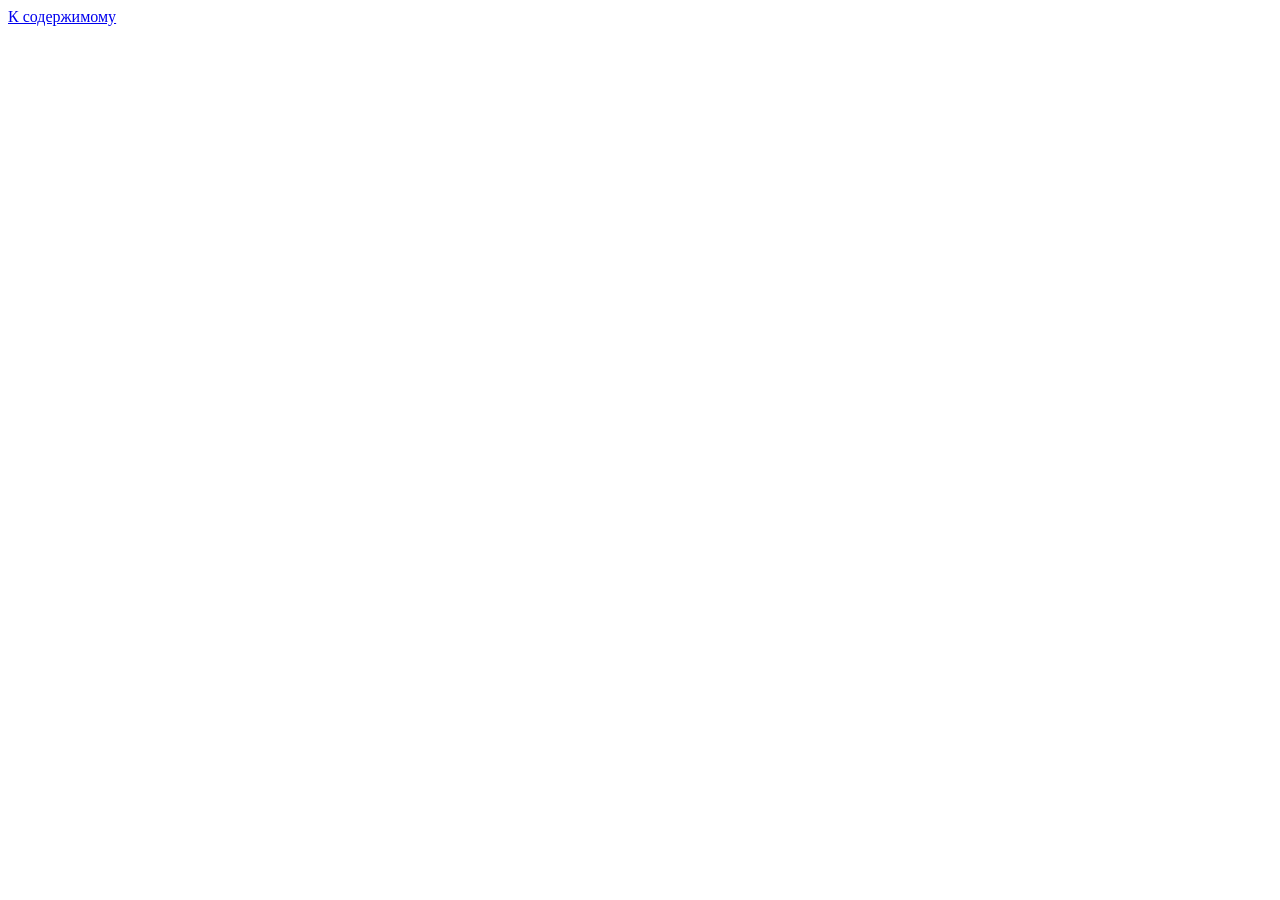
==== evening.html @ db174d74 "Add PlotTwist pages, checks and documentation" ====
<!doctype html>
<html lang="ru">
<head>
  <meta charset="utf-8">
  <meta name="viewport" content="width=device-width, initial-scale=1">
  <meta name="description" content="PlotTwist: найди фильм по настроению, выбери кино вдвоём и собери идеальный киновечер.">
  <meta name="theme-color" content="#111311">
  <title>Твой киновечер — PlotTwist</title>
  <link rel="icon" type="image/svg+xml" href="assets/favicon.svg">
  <link rel="stylesheet" href="assets/vendor/bootstrap.min.css">
  <link rel="stylesheet" href="assets/style.css">
  <script defer src="assets/vendor/jquery.min.js"></script>
  <script defer src="assets/movies.js"></script>
  <script defer src="assets/engine.js"></script>
  <script defer src="assets/app.js"></script>
</head>
<body data-page="evening">
  <a class="skip-link" href="#main">К содержимому</a>
  <header id="site-header" class="site-header"></header>
  <noscript><p class="noscript">Для квиза, подбора фильмов и личного списка включи JavaScript в браузере.</p></noscript>
  <main id="main"></main>
  <footer id="site-footer" class="site-footer"></footer>
  <dialog id="movie-dialog" class="dialog" aria-labelledby="dialog-title"></dialog>
  <div id="toast" class="toast-message" role="status" aria-live="polite" hidden></div>
</body>
</html>
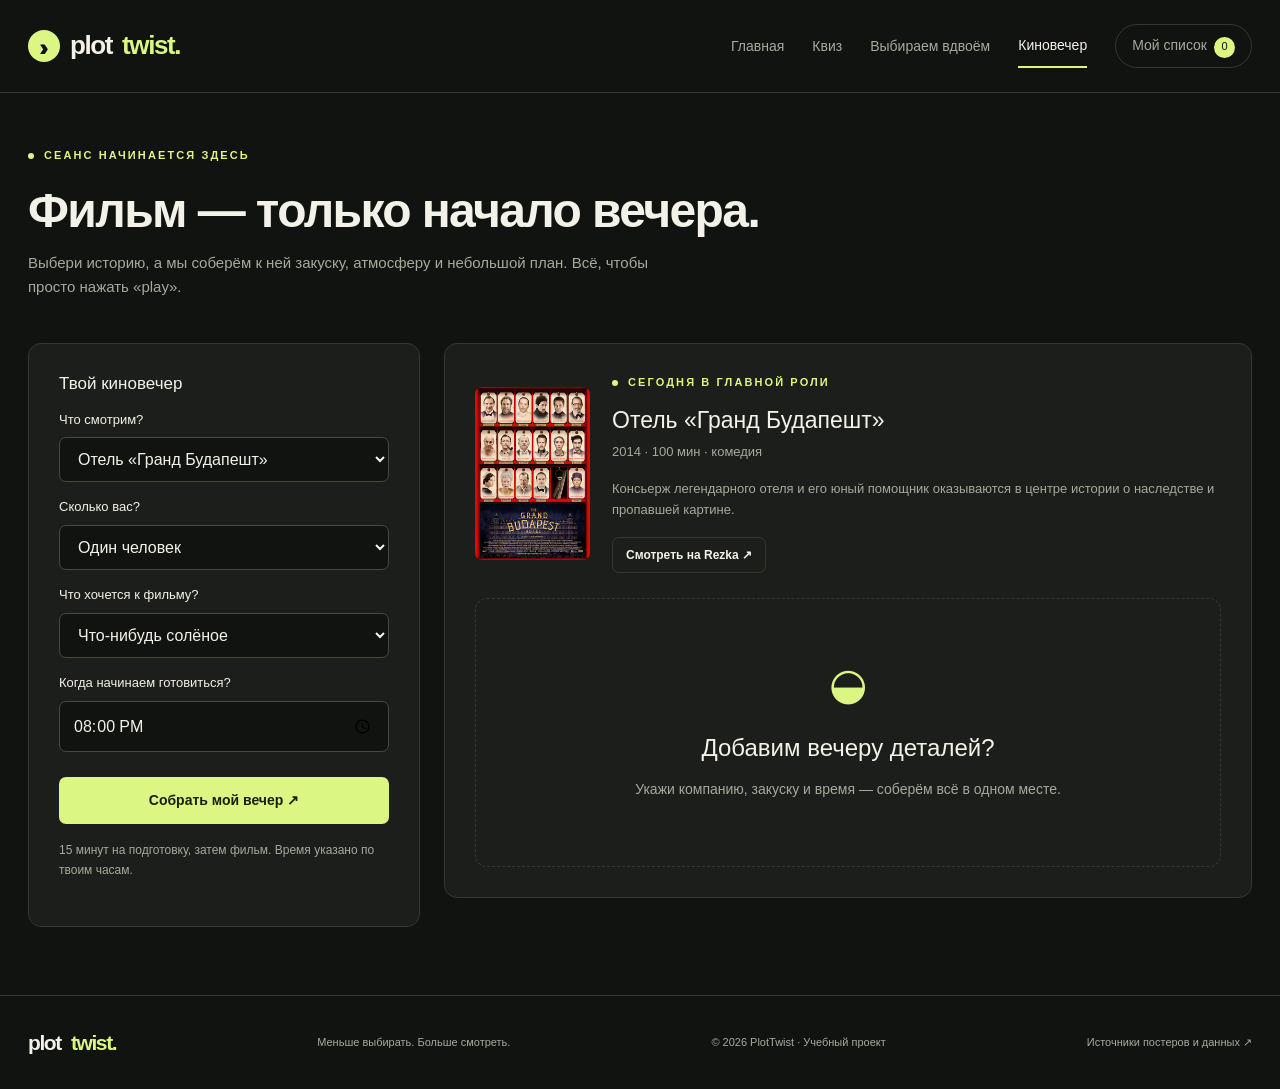
==== commit 6006a630: "Refresh cached assets and document the updated movie collection" ====
--- a/evening.html
+++ b/evening.html
@@ -8,11 +8,11 @@
   <title>Твой киновечер — PlotTwist</title>
   <link rel="icon" type="image/svg+xml" href="assets/favicon.svg">
   <link rel="stylesheet" href="assets/vendor/bootstrap.min.css">
-  <link rel="stylesheet" href="assets/style.css">
+  <link rel="stylesheet" href="assets/style.css?v=acd894eaf6">
   <script defer src="assets/vendor/jquery.min.js"></script>
-  <script defer src="assets/movies.js"></script>
-  <script defer src="assets/engine.js"></script>
-  <script defer src="assets/app.js"></script>
+  <script defer src="assets/movies.js?v=08ad8f52da"></script>
+  <script defer src="assets/engine.js?v=ecdc002508"></script>
+  <script defer src="assets/app.js?v=d7032cca5d"></script>
 </head>
 <body data-page="evening">
   <a class="skip-link" href="#main">К содержимому</a>
--- a/assets/style.css
+++ b/assets/style.css
@@ -0,0 +1,1282 @@
+@font-face {
+  font-family: PTSans;
+  src: local('Segoe UI');
+}
+/* Цвета и базовое оформление */
+:root {
+  --bg: #111311;
+  --panel: #1b1e1a;
+  --panel2: #242720;
+  --ink: #f3f2e9;
+  --muted: #a5aa9d;
+  --accent: #dcf683;
+  --line: #34382e;
+  --orange: #f3a16c;
+}
+* {
+  box-sizing: border-box;
+}
+html {
+  scroll-behavior: smooth;
+}
+body {
+  margin: 0;
+  background: var(--bg);
+  color: var(--ink);
+  font-family: PTSans, 'Segoe UI', sans-serif;
+  font-size: 16px;
+  line-height: 1.6;
+}
+a {
+  color: inherit;
+  text-decoration: none;
+}
+a:hover {
+  color: var(--accent);
+}
+button,
+input,
+select {
+  font: inherit;
+}
+button,
+a,
+input,
+select {
+  touch-action: manipulation;
+}
+button {
+  cursor: pointer;
+}
+button:disabled {
+  cursor: not-allowed;
+  opacity: 0.4;
+}
+button:focus-visible,
+a:focus-visible,
+input:focus-visible,
+select:focus-visible,
+summary:focus-visible {
+  outline: 3px solid var(--accent);
+  outline-offset: 4px;
+}
+.container {
+  max-width: 1280px;
+  padding-left: 28px;
+  padding-right: 28px;
+}
+.skip-link {
+  position: fixed;
+  left: 20px;
+  top: -100px;
+  z-index: 200;
+  background: var(--accent);
+  color: #111;
+  padding: 12px;
+}
+.skip-link:focus {
+  top: 10px;
+}
+/* Шапка, логотип и навигация */
+.site-header {
+  border-bottom: 1px solid var(--line);
+  background: var(--bg);
+}
+.header-inner {
+  min-height: 92px;
+  display: flex;
+  align-items: center;
+  gap: 32px;
+  justify-content: space-between;
+}
+.brand {
+  font-size: 26px;
+  font-weight: 850;
+  letter-spacing: -1.4px;
+  white-space: nowrap;
+  display: inline-flex;
+  align-items: center;
+  gap: 10px;
+}
+.brand-symbol {
+  width: 32px;
+  height: 32px;
+  display: grid;
+  place-items: center;
+  background: var(--accent);
+  color: var(--bg);
+  border-radius: 50%;
+  font-size: 23px;
+  letter-spacing: -6px;
+  padding-right: 6px;
+}
+.brand span:last-child {
+  color: var(--accent);
+}
+.navigation {
+  display: flex;
+  align-items: center;
+  gap: 28px;
+}
+.navigation a {
+  color: var(--muted);
+  font-size: 14px;
+  padding: 10px 0;
+  white-space: nowrap;
+}
+.navigation a.active {
+  color: var(--ink);
+  border-bottom: 2px solid var(--accent);
+}
+.nav-list {
+  border: 1px solid var(--line);
+  border-radius: 100px;
+  padding: 9px 16px !important;
+}
+.nav-count {
+  background: var(--accent);
+  color: #121610;
+  border-radius: 50%;
+  display: inline-grid;
+  place-items: center;
+  min-width: 21px;
+  height: 21px;
+  margin-left: 7px;
+  font-size: 11px;
+}
+.menu-button {
+  display: none;
+  border: 1px solid var(--line);
+  color: var(--ink);
+  background: none;
+  border-radius: 8px;
+  padding: 7px 12px;
+}
+.eyebrow {
+  font-size: 11px;
+  letter-spacing: 2.1px;
+  text-transform: uppercase;
+  color: var(--accent);
+  font-weight: 650;
+  display: flex;
+  gap: 10px;
+  align-items: center;
+}
+.eyebrow:before {
+  content: '';
+  height: 6px;
+  width: 6px;
+  display: inline-block;
+  background: var(--accent);
+  border-radius: 50%;
+}
+/* Главный экран и композиция постеров */
+.hero {
+  padding: 78px 0 58px;
+  position: relative;
+  overflow: hidden;
+}
+.hero h1 {
+  font-size: clamp(42px, 5.1vw, 70px);
+  line-height: 1.08;
+  letter-spacing: -3px;
+  font-weight: 650;
+  margin: 24px 0;
+}
+.hero h1 em {
+  font-family: Georgia, serif;
+  font-weight: 400;
+  color: var(--accent);
+}
+.hero p {
+  max-width: 420px;
+  color: var(--muted);
+  font-size: 17px;
+}
+.hero-actions {
+  display: flex;
+  flex-wrap: wrap;
+  gap: 12px;
+  margin: 30px 0;
+}
+.button {
+  border-radius: 7px;
+  padding: 12px 20px;
+  display: inline-flex;
+  align-items: center;
+  justify-content: center;
+  gap: 14px;
+  border: 1px solid transparent;
+  font-size: 14px;
+  font-weight: 650;
+  line-height: 1.5;
+  transition:
+    background 0.18s,
+    transform 0.18s;
+}
+.button:hover {
+  transform: translateY(-2px);
+}
+.button.primary {
+  color: #18200c;
+  background: var(--accent);
+}
+.button.primary:hover {
+  background: #eaffaf;
+}
+.button.secondary {
+  background: transparent;
+  border-color: var(--line);
+  color: var(--ink);
+}
+.button.secondary:hover {
+  background: var(--panel2);
+}
+.button.small {
+  padding: 8px 13px;
+  font-size: 12px;
+}
+.text-button {
+  color: var(--muted);
+  border: 0;
+  background: none;
+  padding: 8px;
+  font-size: 13px;
+}
+.text-button:hover {
+  color: var(--accent);
+}
+.fineprint {
+  color: var(--muted);
+  font-size: 12px;
+}
+.hero-note {
+  display: flex;
+  align-items: center;
+  gap: 10px;
+  margin-top: 26px;
+  font-size: 12px;
+  color: var(--muted);
+}
+.avatars {
+  display: flex;
+  padding-right: 7px;
+}
+.avatars span {
+  width: 27px;
+  height: 27px;
+  display: grid;
+  place-items: center;
+  border-radius: 50%;
+  border: 2px solid var(--bg);
+  margin-right: -7px;
+  font-size: 12px;
+  background: #6f7663;
+  color: #fff;
+}
+.avatars span:nth-child(2) {
+  background: #887b69;
+}
+.avatars span:nth-child(3) {
+  background: #69727e;
+}
+.hero-cinema {
+  position: relative;
+  min-height: 450px;
+  display: flex;
+  align-items: center;
+  justify-content: center;
+  background: radial-gradient(ellipse, rgba(137, 157, 85, 0.14), transparent 67%);
+}
+.hero-film {
+  width: 39%;
+  aspect-ratio: 2/3;
+  position: absolute;
+  border-radius: 10px;
+  box-shadow: 0 22px 60px #0009;
+  overflow: hidden;
+  transition: transform 0.3s;
+}
+.hero-film img {
+  width: 100%;
+  height: 100%;
+  object-fit: cover;
+}
+.hero-film:nth-child(1) {
+  transform: translateX(-58%) rotate(-12deg);
+  z-index: 1;
+}
+.hero-film:nth-child(2) {
+  transform: translateY(-13px) rotate(3deg);
+  z-index: 3;
+  width: 42%;
+}
+.hero-film:nth-child(3) {
+  transform: translateX(65%) rotate(14deg);
+  z-index: 2;
+}
+.cinema-note {
+  position: absolute;
+  bottom: 5px;
+  z-index: 5;
+  background: var(--ink);
+  color: #23291d;
+  padding: 12px 22px;
+  border-radius: 100px;
+  font-size: 12px;
+  box-shadow: 0 8px 25px #0004;
+  transform: rotate(-4deg);
+}
+.hero-film:after {
+  content: '';
+  position: absolute;
+  inset: 0;
+  border: 1px solid #ffffff17;
+  border-radius: 10px;
+  pointer-events: none;
+}
+/* Каталог: разделы, фильтры и карточки */
+.feature-strip {
+  border-top: 1px solid var(--line);
+  border-bottom: 1px solid var(--line);
+  padding: 23px 0;
+  display: flex;
+  justify-content: space-between;
+  gap: 20px;
+  flex-wrap: wrap;
+}
+.feature-strip a {
+  font-size: 13px;
+  color: var(--muted);
+}
+.feature-strip b {
+  color: var(--accent);
+  font-size: 16px;
+  margin-right: 8px;
+}
+.section {
+  padding: 55px 0;
+}
+.section-head {
+  display: flex;
+  align-items: end;
+  justify-content: space-between;
+  gap: 20px;
+  margin-bottom: 26px;
+}
+.section-head h2 {
+  font-size: 30px;
+  letter-spacing: -0.8px;
+  margin: 8px 0 0;
+}
+.section-head p {
+  color: var(--muted);
+  font-size: 14px;
+  margin: 0;
+}
+.filters {
+  display: flex;
+  flex-wrap: wrap;
+  gap: 8px;
+  margin-bottom: 28px;
+}
+.chip {
+  background: none;
+  border: 1px solid var(--line);
+  color: var(--muted);
+  border-radius: 100px;
+  font-size: 12px;
+  padding: 8px 16px;
+}
+.chip:hover,
+.chip.active {
+  color: var(--bg);
+  background: var(--accent);
+  border-color: var(--accent);
+}
+.search-box {
+  position: relative;
+  max-width: 300px;
+  width: 100%;
+}
+.search-box input {
+  width: 100%;
+  background: var(--panel);
+  color: var(--ink);
+  border: 1px solid var(--line);
+  border-radius: 7px;
+  padding: 10px 14px;
+  font-size: 13px;
+}
+.search-box input::placeholder {
+  color: var(--muted);
+}
+.movie-card {
+  position: relative;
+  height: 100%;
+}
+.poster-button {
+  width: 100%;
+  padding: 0;
+  border: 0;
+  background: var(--panel);
+  border-radius: 9px;
+  overflow: hidden;
+  display: block;
+  aspect-ratio: 2/3;
+  position: relative;
+}
+.poster-button img {
+  width: 100%;
+  height: 100%;
+  object-fit: cover;
+  transition: transform 0.35s;
+}
+.poster-button:hover img {
+  transform: scale(1.045);
+}
+.poster-button:after {
+  content: 'Подробнее ↗';
+  position: absolute;
+  bottom: 0;
+  left: 0;
+  right: 0;
+  background: linear-gradient(transparent, #000d);
+  padding: 35px 10px 15px;
+  color: #fff;
+  font-size: 13px;
+  opacity: 0;
+  transition: opacity 0.2s;
+}
+.poster-button:hover:after,
+.poster-button:focus-visible:after {
+  opacity: 1;
+}
+.save-button {
+  position: absolute;
+  right: 10px;
+  top: 10px;
+  z-index: 2;
+  border: 1px solid #ffffff35;
+  border-radius: 50%;
+  width: 33px;
+  height: 33px;
+  color: #fff;
+  background: #131811d9;
+  display: grid;
+  place-items: center;
+  font-size: 22px;
+  line-height: 1;
+}
+.save-button.saved {
+  background: var(--accent);
+  color: #17200c;
+}
+.movie-title {
+  display: block;
+  font-size: 15px;
+  font-weight: 650;
+  margin-top: 13px;
+  line-height: 1.35;
+  color: var(--ink);
+  border: 0;
+  background: none;
+  text-align: left;
+  padding: 0;
+}
+.movie-meta {
+  color: var(--muted);
+  font-size: 11px;
+  margin-top: 5px;
+}
+.movie-tag {
+  font-size: 10px;
+  color: var(--accent);
+  margin-top: 7px;
+}
+.curated {
+  padding: 0 0 65px;
+}
+.callout {
+  border: 1px solid var(--line);
+  border-radius: 13px;
+  background: linear-gradient(120deg, #252d1d, #181d17);
+  padding: 36px;
+  display: flex;
+  align-items: center;
+  justify-content: space-between;
+  gap: 30px;
+}
+.callout h2 {
+  font-size: 26px;
+  letter-spacing: -0.6px;
+}
+.callout p {
+  font-size: 14px;
+  color: var(--muted);
+  margin: 0;
+}
+.site-footer {
+  border-top: 1px solid var(--line);
+  padding: 30px 0;
+}
+.footer-inner {
+  display: flex;
+  align-items: center;
+  justify-content: space-between;
+  gap: 20px;
+  flex-wrap: wrap;
+}
+.footer-inner .brand {
+  font-size: 21px;
+}
+.footer-inner p,
+.footer-inner a.footer-link {
+  font-size: 11px;
+  color: var(--muted);
+  margin: 0;
+}
+/* Общие элементы внутренних страниц */
+.page-top {
+  padding: 54px 0 28px;
+}
+.page-top h1 {
+  font-size: clamp(34px, 4vw, 48px);
+  font-weight: 650;
+  letter-spacing: -1.6px;
+  margin: 17px 0 12px;
+}
+.page-top p {
+  color: var(--muted);
+  max-width: 650px;
+  font-size: 15px;
+}
+.workspace {
+  padding-bottom: 68px;
+  min-height: 55vh;
+}
+.panel {
+  background: var(--panel);
+  border: 1px solid var(--line);
+  border-radius: 13px;
+  padding: 30px;
+}
+/* Квиз и выбор ответов */
+.step-label {
+  display: flex;
+  justify-content: space-between;
+  color: var(--muted);
+  font-size: 12px;
+  margin-bottom: 14px;
+}
+.progress-track {
+  height: 4px;
+  background: var(--line);
+  border-radius: 4px;
+  overflow: hidden;
+}
+.progress-fill {
+  background: var(--accent);
+  height: 100%;
+  transition: width 0.3s;
+}
+.question-title {
+  font-size: 29px;
+  letter-spacing: -0.7px;
+  margin: 30px 0 10px;
+}
+.question-hint {
+  font-size: 14px;
+  color: var(--muted);
+  margin-bottom: 25px;
+}
+.option-grid {
+  display: grid;
+  grid-template-columns: 1fr 1fr;
+  gap: 12px;
+}
+.option {
+  display: flex;
+  align-items: center;
+  gap: 15px;
+  text-align: left;
+  background: transparent;
+  border: 1px solid #404538;
+  color: var(--ink);
+  border-radius: 9px;
+  padding: 20px;
+  min-height: 89px;
+}
+.option:hover {
+  background: #2d3426;
+  border-color: #7e9262;
+}
+.option.selected {
+  background: #303c22;
+  border-color: var(--accent);
+}
+.option-icon {
+  font-size: 26px;
+  min-width: 35px;
+}
+.option strong {
+  display: block;
+  font-size: 14px;
+  font-weight: 600;
+}
+.option small {
+  display: block;
+  color: var(--muted);
+  font-size: 11px;
+  margin-top: 4px;
+}
+.question-nav {
+  display: flex;
+  justify-content: space-between;
+  align-items: center;
+  margin-top: 28px;
+}
+.aside-title {
+  font-size: 17px;
+  margin: 0 0 15px;
+}
+.aside-list {
+  padding: 0;
+  list-style: none;
+  font-size: 13px;
+  color: var(--muted);
+}
+.aside-list li {
+  padding: 14px 0;
+  border-bottom: 1px solid var(--line);
+}
+.aside-list b {
+  display: block;
+  color: var(--ink);
+  font-size: 13px;
+  margin-bottom: 4px;
+}
+.aside-number {
+  font-family: Georgia, serif;
+  font-size: 50px;
+  color: var(--accent);
+  line-height: 1.2;
+}
+.input-label {
+  font-size: 13px;
+  display: block;
+  margin: 15px 0 7px;
+  color: var(--ink);
+}
+.field {
+  display: block;
+  width: 100%;
+  padding: 12px 14px;
+  color: var(--ink);
+  background: var(--bg);
+  border: 1px solid #454c3c;
+  border-radius: 7px;
+}
+.field option {
+  background: var(--panel);
+  color: var(--ink);
+}
+.form-error {
+  color: #ffaf94;
+  font-size: 12px;
+  margin-top: 10px;
+}
+/* Рекомендации и подбор для двоих */
+.result-intro {
+  margin-bottom: 25px;
+}
+.result-intro h2 {
+  font-size: 28px;
+}
+.result-intro p {
+  color: var(--muted);
+  font-size: 14px;
+}
+.result-card {
+  background: var(--panel);
+  border: 1px solid var(--line);
+  border-radius: 12px;
+  overflow: hidden;
+  height: 100%;
+  display: flex;
+  flex-direction: column;
+}
+.result-card img {
+  width: 100%;
+  aspect-ratio: 3/2;
+  object-fit: cover;
+  object-position: 50% 30%;
+}
+.result-body {
+  padding: 23px;
+  display: flex;
+  flex-direction: column;
+  flex: 1;
+}
+.result-body h3 {
+  font-size: 21px;
+}
+.result-body p {
+  font-size: 13px;
+  color: var(--muted);
+}
+.result-actions {
+  display: flex;
+  gap: 8px;
+  flex-wrap: wrap;
+  margin-top: auto;
+  padding-top: 10px;
+}
+.reason {
+  border-left: 2px solid var(--accent);
+  padding-left: 12px;
+  margin: 15px 0;
+  font-size: 12px;
+  color: #d2dfbf;
+}
+.result-badge {
+  color: var(--accent);
+  font-size: 10px;
+  text-transform: uppercase;
+  letter-spacing: 1.2px;
+  margin-bottom: 9px;
+}
+.names-form {
+  max-width: 620px;
+  margin: auto;
+}
+.names-form h2 {
+  font-size: 25px;
+}
+.names-form p {
+  color: var(--muted);
+  font-size: 14px;
+}
+.duo-badge {
+  color: var(--accent);
+  border: 1px solid #6b7e4f;
+  border-radius: 100px;
+  display: inline-block;
+  padding: 4px 12px;
+  font-size: 12px;
+  margin-bottom: 5px;
+}
+/* Вечерний набор, чек-лист и расписание */
+.evening-card {
+  display: flex;
+  gap: 22px;
+  align-items: center;
+}
+.evening-card img {
+  width: 115px;
+  aspect-ratio: 2/3;
+  object-fit: cover;
+  border-radius: 7px;
+}
+.evening-card h3 {
+  font-size: 23px;
+}
+.evening-card p {
+  font-size: 13px;
+  color: var(--muted);
+}
+.kit-block {
+  padding: 24px 0;
+  border-bottom: 1px solid var(--line);
+}
+.kit-block:last-child {
+  border: 0;
+  padding-bottom: 0;
+}
+.kit-block h3 {
+  font-size: 18px;
+  display: flex;
+  gap: 12px;
+}
+.kit-block p,
+.kit-block li {
+  font-size: 14px;
+  color: var(--muted);
+}
+.check-list {
+  list-style: none;
+  padding: 0;
+  margin: 14px 0 0;
+}
+.check-list li {
+  padding: 7px 0;
+}
+.check-list label {
+  display: flex;
+  align-items: center;
+  gap: 10px;
+  cursor: pointer;
+}
+.check-list input {
+  accent-color: var(--accent);
+  width: 17px;
+  height: 17px;
+}
+.check-list input:checked + span {
+  text-decoration: line-through;
+  opacity: 0.6;
+}
+.timeline {
+  list-style: none;
+  padding: 0;
+  margin: 20px 0 0;
+}
+.timeline li {
+  display: flex;
+  gap: 20px;
+  font-size: 13px;
+  padding: 12px 0;
+  border-bottom: 1px solid var(--line);
+}
+.timeline time {
+  color: var(--accent);
+  font-variant-numeric: tabular-nums;
+  min-width: 48px;
+}
+/* Личный список и оценки */
+.list-item {
+  padding: 20px 0;
+  border-bottom: 1px solid var(--line);
+  display: flex;
+  align-items: center;
+  gap: 22px;
+}
+.list-item img {
+  width: 80px;
+  aspect-ratio: 2/3;
+  object-fit: cover;
+  border-radius: 6px;
+}
+.list-item-main {
+  flex: 1;
+}
+.list-item h3 {
+  font-size: 19px;
+  margin: 0 0 5px;
+}
+.list-item p {
+  color: var(--muted);
+  font-size: 12px;
+  margin: 0 0 12px;
+}
+.list-controls {
+  display: flex;
+  gap: 10px;
+  align-items: center;
+  flex-wrap: wrap;
+}
+.list-controls select {
+  font-size: 12px;
+  background: var(--panel);
+  border: 1px solid var(--line);
+  padding: 8px;
+  color: var(--ink);
+  border-radius: 5px;
+}
+.stats {
+  display: flex;
+  gap: 30px;
+  border: 1px solid var(--line);
+  border-radius: 10px;
+  padding: 20px 25px;
+  margin-bottom: 28px;
+}
+.stat b {
+  font-size: 27px;
+  font-weight: 500;
+  color: var(--accent);
+  display: block;
+}
+.stat span {
+  font-size: 11px;
+  color: var(--muted);
+}
+.empty {
+  padding: 50px 20px;
+  text-align: center;
+  border: 1px dashed var(--line);
+  border-radius: 12px;
+}
+.empty h2 {
+  font-size: 24px;
+  margin: 15px 0;
+}
+.empty p {
+  font-size: 14px;
+  color: var(--muted);
+}
+.empty-symbol {
+  font-size: 44px;
+  color: var(--accent);
+}
+/* Модальное окно с подробностями фильма */
+.dialog {
+  padding: 0;
+  border: 1px solid var(--line);
+  border-radius: 14px;
+  max-width: 780px;
+  width: calc(100% - 32px);
+  background: var(--panel);
+  color: var(--ink);
+}
+.dialog::backdrop {
+  background: #000b;
+  backdrop-filter: blur(5px);
+}
+.dialog-content {
+  padding: 30px;
+}
+.dialog-close {
+  position: absolute;
+  right: 12px;
+  top: 12px;
+  background: #111c;
+  border: 1px solid #555;
+  color: #fff;
+  border-radius: 50%;
+  width: 32px;
+  height: 32px;
+  z-index: 2;
+  font-size: 20px;
+}
+.dialog-poster {
+  width: 100%;
+  border-radius: 7px;
+}
+.dialog h2 {
+  font-size: 30px;
+  letter-spacing: -1px;
+}
+.dialog-description {
+  font-size: 14px;
+  color: var(--muted);
+}
+.toast-message {
+  position: fixed;
+  bottom: 24px;
+  left: 50%;
+  transform: translateX(-50%);
+  background: var(--accent);
+  color: #18200c;
+  font-size: 13px;
+  padding: 12px 22px;
+  border-radius: 8px;
+  z-index: 100;
+  box-shadow: 0 5px 30px #0006;
+  max-width: calc(100% - 30px);
+  text-align: center;
+}
+.faq-button {
+  width: 100%;
+  text-align: left;
+  padding: 18px 0;
+  background: none;
+  border: 0;
+  border-bottom: 1px solid var(--line);
+  color: var(--ink);
+  font-size: 14px;
+  display: flex;
+  justify-content: space-between;
+}
+.faq-content {
+  font-size: 13px;
+  color: var(--muted);
+  padding: 18px 0;
+}
+.list-label {
+  font-size: 11px;
+  color: var(--muted);
+  display: flex;
+  flex-direction: column;
+  gap: 4px;
+}
+.page-status {
+  min-height: 22px;
+  color: var(--muted);
+  font-size: 12px;
+}
+.credits {
+  font-size: 12px;
+  color: var(--muted);
+  margin-top: 20px;
+}
+.noscript {
+  padding: 20px;
+  background: #3b3020;
+  color: #ffdbb7;
+}
+.hidden {
+  display: none !important;
+}
+/* Адаптация для планшетов и телефонов */
+@media (min-width: 1000px) {
+  .hero .col-lg-6:first-child {
+    padding-right: 45px;
+  }
+}
+@media (max-width: 991px) {
+  .hero {
+    padding-top: 45px;
+  }
+  .hero-cinema {
+    min-height: 420px;
+    margin-top: 25px;
+  }
+  .hero-film {
+    width: 30%;
+  }
+  .hero-film:nth-child(2) {
+    width: 32%;
+  }
+  .hero h1 {
+    font-size: 58px;
+  }
+  .navigation {
+    gap: 16px;
+  }
+  .header-inner {
+    gap: 15px;
+  }
+  .navigation a {
+    font-size: 12px;
+  }
+  .brand {
+    font-size: 23px;
+  }
+  .aside-panel {
+    margin-top: 20px;
+  }
+  .hero-cinema {
+    max-width: 650px;
+    margin-left: auto;
+    margin-right: auto;
+  }
+}
+@media (max-width: 700px) {
+  .container {
+    padding-left: 20px;
+    padding-right: 20px;
+  }
+  .header-inner {
+    min-height: 75px;
+    flex-wrap: wrap;
+  }
+  .menu-button {
+    display: block;
+  }
+  .navigation {
+    display: none;
+    width: 100%;
+    flex-direction: column;
+    align-items: stretch;
+    gap: 0;
+    padding: 0 0 18px;
+  }
+  .navigation.open {
+    display: flex;
+  }
+  .navigation a {
+    font-size: 14px;
+    padding: 12px;
+  }
+  .navigation a.active {
+    border: 0;
+    background: var(--panel);
+    border-radius: 6px;
+  }
+  .nav-list {
+    margin-top: 8px;
+  }
+  .hero h1 {
+    font-size: 45px;
+    letter-spacing: -2px;
+  }
+  .hero p {
+    font-size: 15px;
+  }
+  .hero {
+    padding-top: 35px;
+  }
+  .hero-cinema {
+    min-height: 340px;
+  }
+  .hero-film {
+    width: 37%;
+  }
+  .hero-film:nth-child(2) {
+    width: 40%;
+  }
+  .hero-note {
+    margin-top: 18px;
+  }
+  .feature-strip {
+    gap: 13px;
+    display: grid;
+    grid-template-columns: 1fr 1fr;
+  }
+  .feature-strip a {
+    font-size: 11px;
+  }
+  .section {
+    padding: 38px 0;
+  }
+  .section-head {
+    align-items: start;
+    flex-direction: column;
+  }
+  .section-head h2 {
+    font-size: 25px;
+  }
+  .search-box {
+    max-width: none;
+  }
+  .callout {
+    padding: 25px;
+    align-items: start;
+    flex-direction: column;
+  }
+  .callout h2 {
+    font-size: 23px;
+  }
+  .panel {
+    padding: 22px;
+  }
+  .option-grid {
+    grid-template-columns: 1fr;
+  }
+  .option {
+    min-height: 74px;
+    padding: 15px;
+  }
+  .question-title {
+    font-size: 25px;
+    margin-top: 24px;
+  }
+  .page-top {
+    padding-top: 35px;
+  }
+  .stats {
+    gap: 20px;
+    padding: 16px;
+  }
+  .stat b {
+    font-size: 24px;
+  }
+  .list-item {
+    align-items: start;
+    gap: 15px;
+  }
+  .list-item img {
+    width: 65px;
+  }
+  .list-item h3 {
+    font-size: 17px;
+  }
+  .list-item > .text-button {
+    padding: 0;
+    font-size: 19px;
+  }
+  .list-controls {
+    gap: 8px;
+  }
+  .list-controls select {
+    max-width: 160px;
+  }
+  .dialog-content {
+    padding: 24px;
+  }
+  .dialog-poster {
+    max-width: 160px;
+    margin: 0 auto 20px;
+    display: block;
+  }
+  .dialog h2 {
+    font-size: 25px;
+  }
+  .evening-card img {
+    width: 85px;
+  }
+  .evening-card h3 {
+    font-size: 20px;
+  }
+  .hero-actions .button {
+    padding: 12px 15px;
+    font-size: 13px;
+  }
+  .result-card img {
+    aspect-ratio: 2/1;
+  }
+  .movie-title {
+    font-size: 13px;
+  }
+  .movie-meta {
+    font-size: 10px;
+  }
+  .footer-inner {
+    align-items: start;
+    flex-direction: column;
+  }
+  .workspace {
+    padding-bottom: 45px;
+  }
+}
+@media (prefers-reduced-motion: reduce) {
+  * {
+    scroll-behavior: auto !important;
+    transition: none !important;
+    animation: none !important;
+  }
+}
+/* Sections also carry Bootstrap's container, so preserve the grid gutters. */
+.hero.container,
+.section.container,
+.curated.container,
+.page-top.container {
+  padding-left: 28px;
+  padding-right: 28px;
+}
+@media (max-width: 700px) {
+  .hero.container,
+  .section.container,
+  .curated.container,
+  .page-top.container {
+    padding-left: 20px;
+    padding-right: 20px;
+  }
+}
+
+@media (max-width: 400px) {
+  .hero h1 {
+    font-size: 38px;
+    letter-spacing: -1.6px;
+  }
+  .hero-cinema {
+    min-height: 290px;
+  }
+}
+.question-title:focus {
+  outline: none;
+}
+
+/* Кнопка внешнего просмотра в подробностях фильма и вечернем наборе. */
+.watch-link {
+  border-color: #657446;
+  color: var(--accent);
+}
+
+/* Размеры в HTML резервируют место, а высота здесь сохраняет пропорции постера. */
+.dialog-poster,
+.evening-card img,
+.list-item img {
+  height: auto;
+}
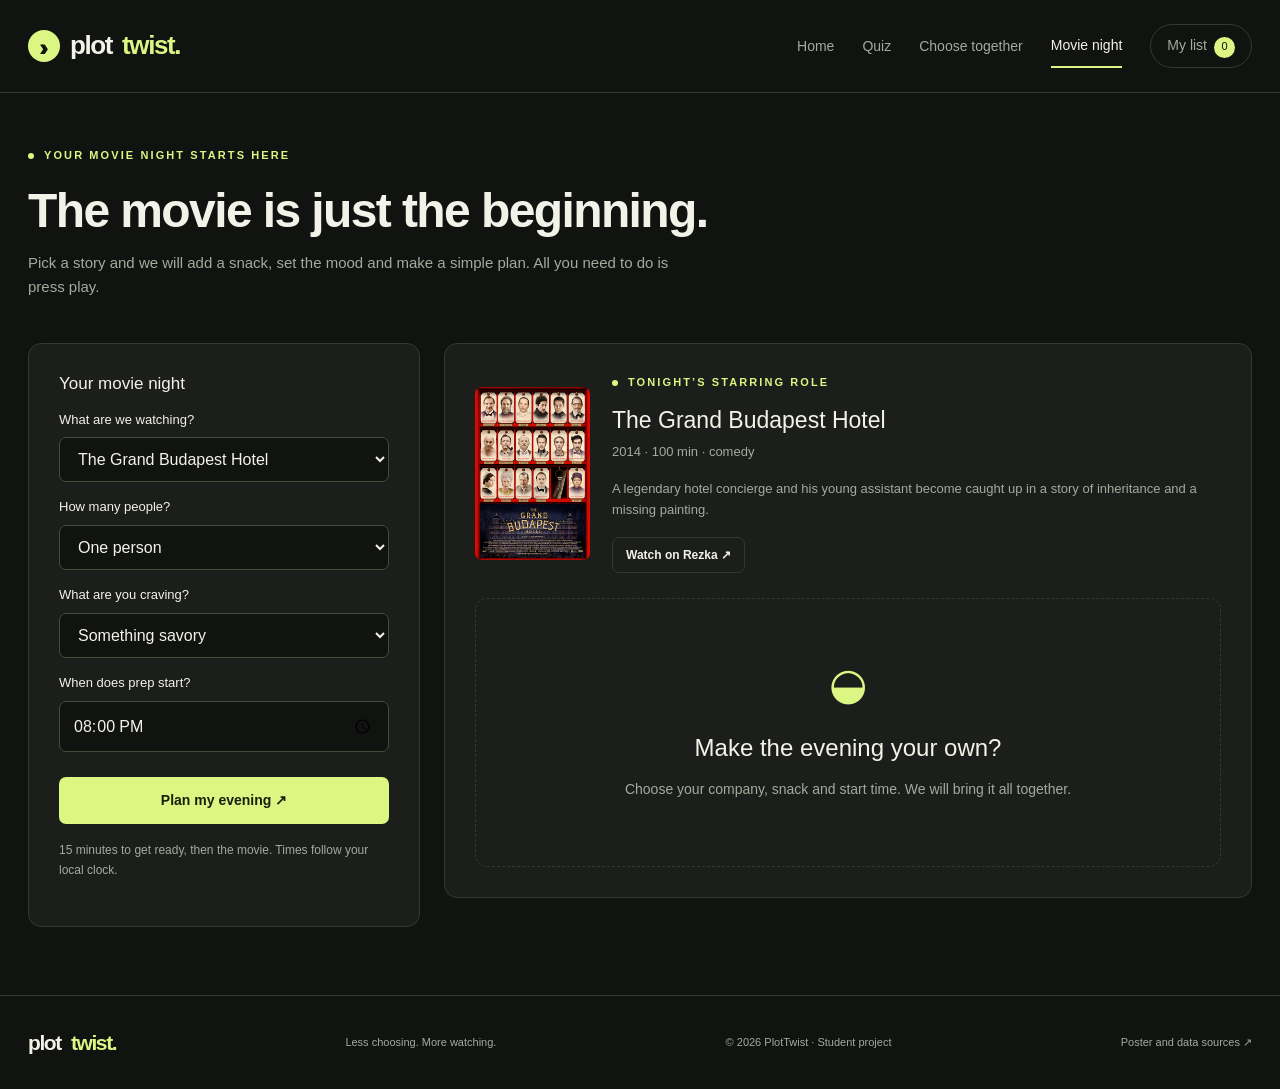
==== commit fea2be44: "Translate all website content into English" ====
--- a/evening.html
+++ b/evening.html
@@ -1,26 +1,26 @@
-<!doctype html>
-<html lang="ru">
-<head>
-  <meta charset="utf-8">
-  <meta name="viewport" content="width=device-width, initial-scale=1">
-  <meta name="description" content="PlotTwist: найди фильм по настроению, выбери кино вдвоём и собери идеальный киновечер.">
-  <meta name="theme-color" content="#111311">
-  <title>Твой киновечер — PlotTwist</title>
-  <link rel="icon" type="image/svg+xml" href="assets/favicon.svg">
-  <link rel="stylesheet" href="assets/vendor/bootstrap.min.css">
-  <link rel="stylesheet" href="assets/style.css?v=acd894eaf6">
-  <script defer src="assets/vendor/jquery.min.js"></script>
-  <script defer src="assets/movies.js?v=08ad8f52da"></script>
-  <script defer src="assets/engine.js?v=ecdc002508"></script>
-  <script defer src="assets/app.js?v=d7032cca5d"></script>
-</head>
-<body data-page="evening">
-  <a class="skip-link" href="#main">К содержимому</a>
-  <header id="site-header" class="site-header"></header>
-  <noscript><p class="noscript">Для квиза, подбора фильмов и личного списка включи JavaScript в браузере.</p></noscript>
-  <main id="main"></main>
-  <footer id="site-footer" class="site-footer"></footer>
-  <dialog id="movie-dialog" class="dialog" aria-labelledby="dialog-title"></dialog>
-  <div id="toast" class="toast-message" role="status" aria-live="polite" hidden></div>
-</body>
-</html>
+<!doctype html>
+<html lang="en">
+<head>
+  <meta charset="utf-8">
+  <meta name="viewport" content="width=device-width, initial-scale=1">
+  <meta name="description" content="PlotTwist: find a movie for your mood, choose together and plan the perfect movie night.">
+  <meta name="theme-color" content="#111311">
+  <title>Your movie night — PlotTwist</title>
+  <link rel="icon" type="image/svg+xml" href="assets/favicon.svg">
+  <link rel="stylesheet" href="assets/vendor/bootstrap.min.css">
+  <link rel="stylesheet" href="assets/style.css?v=296aba017b">
+  <script defer src="assets/vendor/jquery.min.js"></script>
+  <script defer src="assets/movies.js?v=cded05f9ef"></script>
+  <script defer src="assets/engine.js?v=596322b815"></script>
+  <script defer src="assets/app.js?v=4561462e82"></script>
+</head>
+<body data-page="evening">
+  <a class="skip-link" href="#main">Skip to content</a>
+  <header id="site-header" class="site-header"></header>
+  <noscript><p class="noscript">Enable JavaScript in your browser to use the quiz, movie recommendations and personal list.</p></noscript>
+  <main id="main"></main>
+  <footer id="site-footer" class="site-footer"></footer>
+  <dialog id="movie-dialog" class="dialog" aria-labelledby="dialog-title"></dialog>
+  <div id="toast" class="toast-message" role="status" aria-live="polite" hidden></div>
+</body>
+</html>
--- a/assets/style.css
+++ b/assets/style.css
@@ -436,7 +436,7 @@
   transform: scale(1.045);
 }
 .poster-button:after {
-  content: 'Подробнее ↗';
+  content: 'Details ↗';
   position: absolute;
   bottom: 0;
   left: 0;
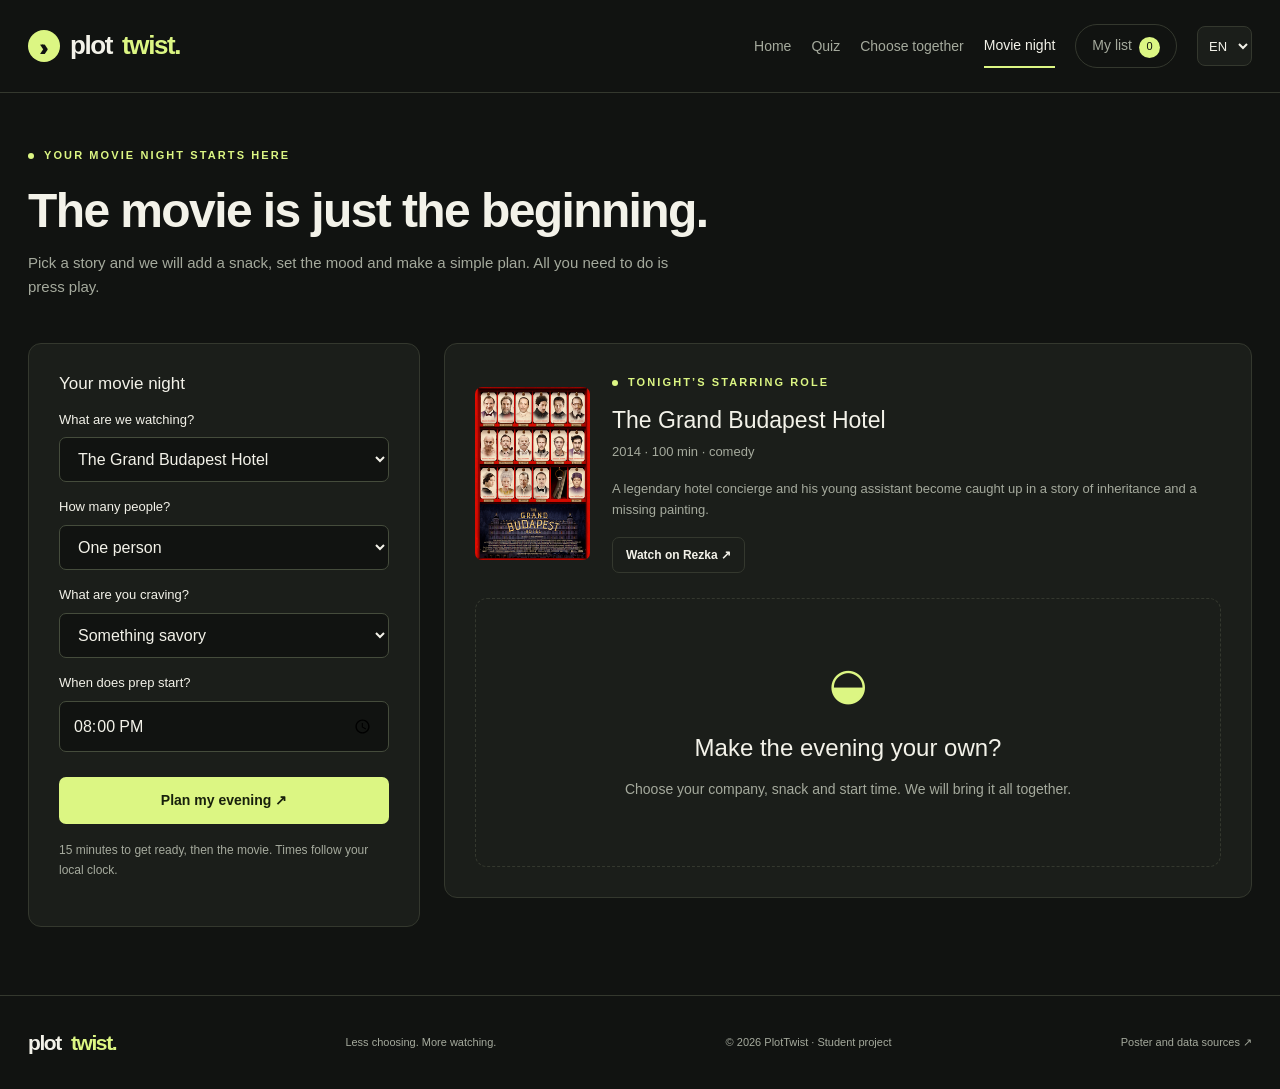
==== commit 8844c9ce: "Extend final project with JSON catalog, persisted EN/RU localization and accessible interactions" ====
--- a/evening.html
+++ b/evening.html
@@ -1,26 +1,44 @@
 <!doctype html>
 <html lang="en">
-<head>
-  <meta charset="utf-8">
-  <meta name="viewport" content="width=device-width, initial-scale=1">
-  <meta name="description" content="PlotTwist: find a movie for your mood, choose together and plan the perfect movie night.">
-  <meta name="theme-color" content="#111311">
-  <title>Your movie night — PlotTwist</title>
-  <link rel="icon" type="image/svg+xml" href="assets/favicon.svg">
-  <link rel="stylesheet" href="assets/vendor/bootstrap.min.css">
-  <link rel="stylesheet" href="assets/style.css?v=296aba017b">
-  <script defer src="assets/vendor/jquery.min.js"></script>
-  <script defer src="assets/movies.js?v=cded05f9ef"></script>
-  <script defer src="assets/engine.js?v=596322b815"></script>
-  <script defer src="assets/app.js?v=4561462e82"></script>
-</head>
-<body data-page="evening">
-  <a class="skip-link" href="#main">Skip to content</a>
-  <header id="site-header" class="site-header"></header>
-  <noscript><p class="noscript">Enable JavaScript in your browser to use the quiz, movie recommendations and personal list.</p></noscript>
-  <main id="main"></main>
-  <footer id="site-footer" class="site-footer"></footer>
-  <dialog id="movie-dialog" class="dialog" aria-labelledby="dialog-title"></dialog>
-  <div id="toast" class="toast-message" role="status" aria-live="polite" hidden></div>
-</body>
+  <head>
+    <meta charset="utf-8" />
+    <meta name="viewport" content="width=device-width, initial-scale=1" />
+    <meta
+      name="description"
+      content="PlotTwist: find a movie for your mood, choose together and plan the perfect movie night."
+    />
+    <meta name="theme-color" content="#111311" />
+    <title>Your movie night — PlotTwist</title>
+    <link rel="icon" type="image/svg+xml" href="assets/favicon.svg" />
+    <link rel="stylesheet" href="assets/vendor/bootstrap.min.css" />
+    <link rel="stylesheet" href="assets/style.css?v=c110c99d54" />
+    <script defer src="assets/vendor/jquery.min.js"></script>
+    <script defer src="assets/data.js?v=78137970e7"></script>
+    <script defer src="assets/i18n.js?v=3b96ae5fb5"></script>
+    <script defer src="assets/engine.js?v=f189758ac4"></script>
+    <script defer src="assets/app.js?v=bddafeb03d"></script>
+  </head>
+  <body data-page="evening">
+    <a class="skip-link" href="#main">Skip to content</a>
+    <header id="site-header" class="site-header"></header>
+    <noscript
+      ><p class="noscript">
+        Enable JavaScript in your browser to use the quiz, movie recommendations and personal list.
+      </p></noscript
+    >
+    <main id="main" tabindex="-1" aria-busy="true">
+      <div class="loading-state" role="status">
+        <span class="loading-ring" aria-hidden="true"></span>
+        <p>Loading your next movie night…</p>
+      </div>
+    </main>
+    <footer id="site-footer" class="site-footer"></footer>
+    <dialog
+      id="movie-dialog"
+      class="dialog"
+      aria-labelledby="dialog-title"
+      aria-describedby="dialog-description"
+    ></dialog>
+    <div id="toast" class="toast-message" role="status" aria-live="polite" hidden></div>
+  </body>
 </html>
--- a/assets/style.css
+++ b/assets/style.css
@@ -436,7 +436,7 @@
   transform: scale(1.045);
 }
 .poster-button:after {
-  content: 'Details ↗';
+  content: attr(data-details-label);
   position: absolute;
   bottom: 0;
   left: 0;
@@ -859,6 +859,7 @@
 }
 .list-item-main {
   flex: 1;
+  min-width: 0;
 }
 .list-item h3 {
   font-size: 19px;
@@ -1280,3 +1281,139 @@
 .list-item img {
   height: auto;
 }
+
+/* Final project: language controls, loading feedback and narrow-screen resilience. */
+h1,
+h2,
+h3,
+.duo-badge,
+.reason,
+.timeline span {
+  overflow-wrap: anywhere;
+}
+.panel,
+.result-body,
+.list-item-main,
+.evening-card > div {
+  min-width: 0;
+}
+.header-inner {
+  gap: 20px;
+}
+.navigation {
+  margin-left: auto;
+  gap: 20px;
+}
+.language-control {
+  flex-shrink: 0;
+}
+.language-select {
+  color: var(--ink);
+  background: var(--panel);
+  border: 1px solid var(--line);
+  border-radius: 8px;
+  padding: 8px 7px;
+  min-height: 40px;
+  font: inherit;
+  font-size: 13px;
+}
+.catalog-sort {
+  display: flex;
+  align-items: center;
+  justify-content: flex-end;
+  gap: 12px;
+  margin-bottom: 22px;
+  font-size: 13px;
+  color: var(--muted);
+}
+.catalog-sort .field {
+  width: auto;
+  min-width: 165px;
+  padding: 9px 12px;
+}
+.list-item > [data-remove] {
+  min-width: 32px;
+  min-height: 32px;
+  flex-shrink: 0;
+}
+.field[aria-invalid='true'] {
+  border-color: #ffaf94;
+  box-shadow: 0 0 0 1px #ffaf94;
+}
+.handover {
+  border: 0;
+}
+.loading-state {
+  min-height: 55vh;
+  display: grid;
+  align-content: center;
+  justify-items: center;
+  gap: 20px;
+  padding: 30px;
+  color: var(--muted);
+  text-align: center;
+}
+.loading-ring {
+  width: 38px;
+  height: 38px;
+  border: 3px solid var(--line);
+  border-top-color: var(--accent);
+  border-radius: 50%;
+  animation: loading-turn 0.8s linear infinite;
+}
+@keyframes loading-turn {
+  to {
+    transform: rotate(360deg);
+  }
+}
+#main:focus {
+  outline: none;
+}
+@media (max-width: 991px) {
+  .header-inner {
+    gap: 12px;
+  }
+  .navigation {
+    gap: 12px;
+  }
+}
+@media (max-width: 700px) {
+  .brand {
+    order: 0;
+    margin-right: auto;
+  }
+  .language-control {
+    order: 1;
+  }
+  .menu-button {
+    order: 2;
+  }
+  .navigation {
+    order: 3;
+    margin-left: 0;
+  }
+  .catalog-sort {
+    flex-wrap: wrap;
+    justify-content: flex-start;
+  }
+  .catalog-sort .field {
+    max-width: 100%;
+  }
+  .question-nav {
+    gap: 10px;
+  }
+  .question-nav .button {
+    padding: 12px;
+  }
+  .list-item {
+    gap: 10px;
+  }
+  .list-controls select {
+    max-width: 100%;
+  }
+}
+@media (prefers-reduced-motion: reduce) {
+  .loading-ring {
+    animation: none;
+  }
+}
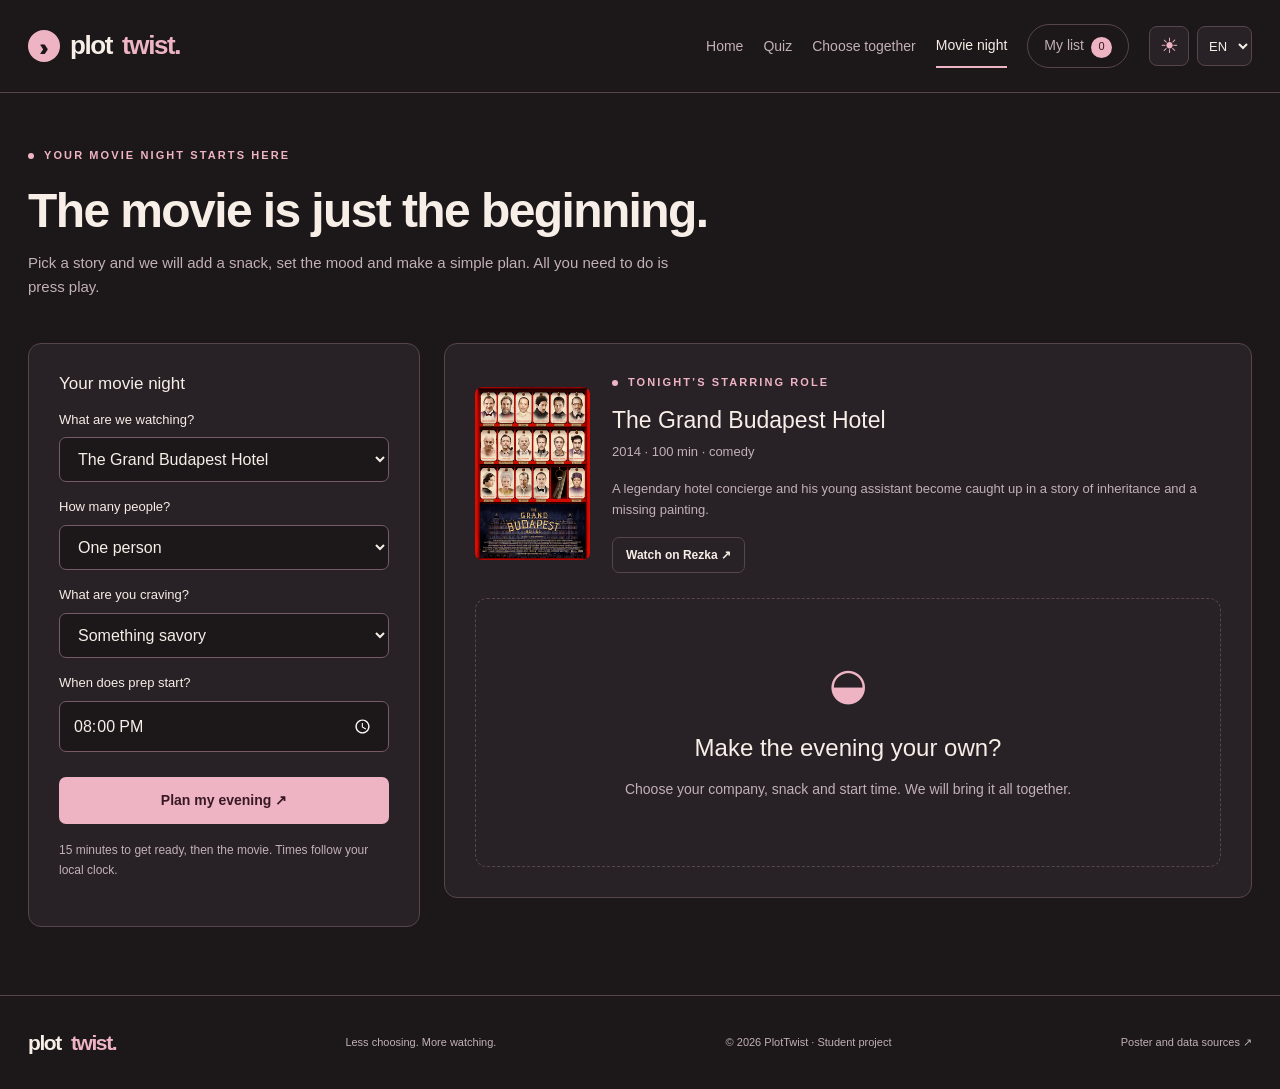
==== commit 1582535b: "Add cream and wine themes, clipboard plans and accessible scroll enhancements" ====
--- a/evening.html
+++ b/evening.html
@@ -7,16 +7,17 @@
       name="description"
       content="PlotTwist: find a movie for your mood, choose together and plan the perfect movie night."
     />
-    <meta name="theme-color" content="#111311" />
+    <meta name="theme-color" content="#1c1719" />
     <title>Your movie night — PlotTwist</title>
+    <script src="assets/enhancements.js?v=dd782047d9"></script>
     <link rel="icon" type="image/svg+xml" href="assets/favicon.svg" />
     <link rel="stylesheet" href="assets/vendor/bootstrap.min.css" />
-    <link rel="stylesheet" href="assets/style.css?v=c110c99d54" />
+    <link rel="stylesheet" href="assets/style.css?v=8711c54bae" />
     <script defer src="assets/vendor/jquery.min.js"></script>
     <script defer src="assets/data.js?v=78137970e7"></script>
-    <script defer src="assets/i18n.js?v=3b96ae5fb5"></script>
+    <script defer src="assets/i18n.js?v=ecb8552665"></script>
     <script defer src="assets/engine.js?v=f189758ac4"></script>
-    <script defer src="assets/app.js?v=bddafeb03d"></script>
+    <script defer src="assets/app.js?v=c63aed0867"></script>
   </head>
   <body data-page="evening">
     <a class="skip-link" href="#main">Skip to content</a>
--- a/assets/style.css
+++ b/assets/style.css
@@ -4,14 +4,47 @@
 }
 /* Цвета и базовое оформление */
 :root {
-  --bg: #111311;
-  --panel: #1b1e1a;
-  --panel2: #242720;
-  --ink: #f3f2e9;
-  --muted: #a5aa9d;
-  --accent: #dcf683;
-  --line: #34382e;
-  --orange: #f3a16c;
+  color-scheme: dark;
+  --bg: #1c1719;
+  --panel: #282125;
+  --panel2: #352b30;
+  --ink: #f6eee7;
+  --muted: #c2b1b7;
+  --accent: #efb4c4;
+  --accent-ink: #381923;
+  --accent-hover: #f8cdda;
+  --line: #57454d;
+  --orange: #e8ad82;
+  --option-border: #775a67;
+  --option-hover: #3b2931;
+  --option-selected: #492d38;
+  --reason: #e7c9d2;
+  --error: #ffb4a8;
+  --callout-start: #3c2831;
+  --callout-end: #282125;
+  --note-bg: #f6eee7;
+  --note-ink: #35232a;
+}
+:root[data-theme='light'] {
+  color-scheme: light;
+  --bg: #faf4ec;
+  --panel: #fffaf4;
+  --panel2: #f1e4dc;
+  --ink: #35232a;
+  --muted: #746168;
+  --accent: #8b2948;
+  --accent-ink: #fff8f3;
+  --accent-hover: #72203b;
+  --line: #ddc9c9;
+  --orange: #9d5439;
+  --option-border: #b9a0a6;
+  --option-hover: #f1e0e4;
+  --option-selected: #edd5dd;
+  --reason: #6c2841;
+  --error: #a42b34;
+  --callout-start: #f3e2e2;
+  --callout-end: #fff8ef;
+  --note-bg: #fffaf4;
 }
 * {
   box-sizing: border-box;
@@ -71,7 +104,7 @@
   top: -100px;
   z-index: 200;
   background: var(--accent);
-  color: #111;
+  color: var(--accent-ink);
   padding: 12px;
 }
 .skip-link:focus {
@@ -135,7 +168,7 @@
 }
 .nav-count {
   background: var(--accent);
-  color: #121610;
+  color: var(--accent-ink);
   border-radius: 50%;
   display: inline-grid;
   place-items: center;
@@ -218,11 +251,11 @@
   transform: translateY(-2px);
 }
 .button.primary {
-  color: #18200c;
+  color: var(--accent-ink);
   background: var(--accent);
 }
 .button.primary:hover {
-  background: #eaffaf;
+  background: var(--accent-hover);
 }
 .button.secondary {
   background: transparent;
@@ -286,7 +319,7 @@
   display: flex;
   align-items: center;
   justify-content: center;
-  background: radial-gradient(ellipse, rgba(137, 157, 85, 0.14), transparent 67%);
+  background: radial-gradient(ellipse, rgba(165, 76, 104, 0.13), transparent 67%);
 }
 .hero-film {
   width: 39%;
@@ -319,8 +352,8 @@
   position: absolute;
   bottom: 5px;
   z-index: 5;
-  background: var(--ink);
-  color: #23291d;
+  background: var(--note-bg);
+  color: var(--note-ink);
   padding: 12px 22px;
   border-radius: 100px;
   font-size: 12px;
@@ -470,7 +503,7 @@
 }
 .save-button.saved {
   background: var(--accent);
-  color: #17200c;
+  color: var(--accent-ink);
 }
 .movie-title {
   display: block;
@@ -500,7 +533,7 @@
 .callout {
   border: 1px solid var(--line);
   border-radius: 13px;
-  background: linear-gradient(120deg, #252d1d, #181d17);
+  background: linear-gradient(120deg, var(--callout-start), var(--callout-end));
   padding: 36px;
   display: flex;
   align-items: center;
@@ -601,18 +634,18 @@
   gap: 15px;
   text-align: left;
   background: transparent;
-  border: 1px solid #404538;
+  border: 1px solid var(--option-border);
   color: var(--ink);
   border-radius: 9px;
   padding: 20px;
   min-height: 89px;
 }
 .option:hover {
-  background: #2d3426;
-  border-color: #7e9262;
+  background: var(--option-hover);
+  border-color: var(--accent);
 }
 .option.selected {
-  background: #303c22;
+  background: var(--option-selected);
   border-color: var(--accent);
 }
 .option-icon {
@@ -674,7 +707,7 @@
   padding: 12px 14px;
   color: var(--ink);
   background: var(--bg);
-  border: 1px solid #454c3c;
+  border: 1px solid var(--option-border);
   border-radius: 7px;
 }
 .field option {
@@ -682,7 +715,7 @@
   color: var(--ink);
 }
 .form-error {
-  color: #ffaf94;
+  color: var(--error);
   font-size: 12px;
   margin-top: 10px;
 }
@@ -737,7 +770,7 @@
   padding-left: 12px;
   margin: 15px 0;
   font-size: 12px;
-  color: #d2dfbf;
+  color: var(--reason);
 }
 .result-badge {
   color: var(--accent);
@@ -759,7 +792,7 @@
 }
 .duo-badge {
   color: var(--accent);
-  border: 1px solid #6b7e4f;
+  border: 1px solid var(--option-border);
   border-radius: 100px;
   display: inline-block;
   padding: 4px 12px;
@@ -968,7 +1001,7 @@
   left: 50%;
   transform: translateX(-50%);
   background: var(--accent);
-  color: #18200c;
+  color: var(--accent-ink);
   font-size: 13px;
   padding: 12px 22px;
   border-radius: 8px;
@@ -1271,7 +1304,7 @@
 
 /* Кнопка внешнего просмотра в подробностях фильма и вечернем наборе. */
 .watch-link {
-  border-color: #657446;
+  border-color: var(--option-border);
   color: var(--accent);
 }
 
@@ -1337,8 +1370,8 @@
   flex-shrink: 0;
 }
 .field[aria-invalid='true'] {
-  border-color: #ffaf94;
-  box-shadow: 0 0 0 1px #ffaf94;
+  border-color: var(--error);
+  box-shadow: 0 0 0 1px var(--error);
 }
 .handover {
   border: 0;
@@ -1417,3 +1450,227 @@
     animation: none;
   }
 }
+
+/* Cream and wine themes; shared navigation and optional motion enhancements. */
+html {
+  scroll-padding-top: calc(var(--header-height, 136px) + 20px);
+}
+.site-header {
+  position: sticky;
+  top: 0;
+  z-index: 40;
+  transition: box-shadow 0.2s;
+}
+.site-header.is-scrolled {
+  box-shadow: 0 5px 20px #180d181a;
+}
+.header-actions {
+  display: flex;
+  align-items: center;
+  gap: 8px;
+  flex-shrink: 0;
+}
+.theme-toggle {
+  width: 40px;
+  height: 40px;
+  display: grid;
+  place-items: center;
+  padding: 0;
+  border: 1px solid var(--line);
+  border-radius: 8px;
+  background: var(--panel);
+  color: var(--accent);
+  font-size: 21px;
+}
+.theme-toggle:hover {
+  background: var(--panel2);
+}
+.section-navigation {
+  border-top: 1px solid var(--line);
+}
+.section-navigation .container {
+  display: flex;
+  gap: 24px;
+}
+.section-navigation a {
+  color: var(--muted);
+  font-size: 12px;
+  padding: 9px 0;
+  border-bottom: 2px solid transparent;
+}
+.section-navigation a.active {
+  color: var(--accent);
+  border-bottom-color: var(--accent);
+}
+.catalog-summary {
+  display: flex;
+  gap: 48px;
+  padding: 0 0 30px;
+  margin-bottom: 32px;
+  border-bottom: 1px solid var(--line);
+}
+.catalog-summary strong {
+  font-family: Georgia, serif;
+  display: block;
+  color: var(--accent);
+  font-size: 36px;
+  font-weight: 400;
+  line-height: 1.2;
+  font-variant-numeric: tabular-nums;
+}
+.catalog-summary span {
+  display: block;
+  font-size: 12px;
+  color: var(--muted);
+  margin-top: 5px;
+}
+.back-to-top {
+  position: fixed;
+  bottom: 24px;
+  right: 24px;
+  width: 44px;
+  height: 44px;
+  border: 1px solid var(--line);
+  border-radius: 50%;
+  background: var(--panel);
+  color: var(--accent);
+  box-shadow: 0 4px 20px #180d1820;
+  z-index: 45;
+  font-size: 24px;
+}
+.back-to-top[hidden] {
+  display: none;
+}
+.toast-message {
+  bottom: 82px;
+}
+.reveal-pending {
+  opacity: 0;
+  transform: translateY(18px);
+}
+.reveal-visible {
+  transform: translateY(0);
+  transition: transform 0.4s ease;
+}
+.names-form .form-error {
+  color: var(--error);
+}
+.copy-fallback {
+  margin-top: 24px;
+}
+.copy-fallback textarea {
+  margin-top: 8px;
+  font-size: 13px;
+  resize: vertical;
+  min-height: 140px;
+}
+@media (max-width: 1000px) {
+  .header-inner {
+    min-height: 76px;
+    flex-wrap: wrap;
+    gap: 10px;
+  }
+  .header-inner > .brand {
+    order: 0;
+    margin-right: auto;
+  }
+  .header-actions {
+    order: 1;
+  }
+  .menu-button {
+    order: 2;
+    display: block;
+  }
+  .navigation {
+    order: 3;
+    display: none;
+    width: 100%;
+    margin: 0;
+    flex-direction: column;
+    align-items: stretch;
+    gap: 0;
+    padding: 0 0 18px;
+  }
+  .navigation.open {
+    display: flex;
+    max-height: 60vh;
+    overflow-y: auto;
+  }
+  .navigation a {
+    padding: 10px 12px;
+    font-size: 14px;
+  }
+  .navigation a.active {
+    border: 0;
+    border-radius: 6px;
+    background: var(--panel);
+  }
+}
+@media (max-width: 700px) {
+  .section-navigation .container {
+    gap: 20px;
+  }
+  .section-navigation a {
+    font-size: 11px;
+  }
+  .catalog-summary {
+    gap: 16px;
+    justify-content: space-between;
+  }
+  .catalog-summary > div {
+    flex: 1;
+    min-width: 0;
+  }
+  .catalog-summary strong {
+    font-size: 30px;
+  }
+  .catalog-summary span {
+    font-size: 11px;
+  }
+  .back-to-top {
+    right: 16px;
+    bottom: 16px;
+  }
+}
+@media (max-width: 400px) {
+  .header-inner {
+    gap: 7px;
+  }
+  .header-inner .brand {
+    font-size: 20px;
+    gap: 6px;
+  }
+  .brand-symbol {
+    width: 26px;
+    height: 26px;
+    font-size: 20px;
+  }
+  .theme-toggle {
+    width: 36px;
+    height: 38px;
+  }
+  .language-select {
+    font-size: 12px;
+    padding: 6px 4px;
+    min-height: 38px;
+  }
+  .header-actions {
+    gap: 6px;
+  }
+  .menu-button {
+    width: 36px;
+    height: 38px;
+    padding: 0;
+    font-size: 0;
+  }
+  .menu-button::after {
+    content: '☰';
+    font-size: 18px;
+  }
+}
+@media (prefers-reduced-motion: reduce) {
+  .reveal-pending {
+    opacity: 1 !important;
+    transform: none;
+  }
+}
